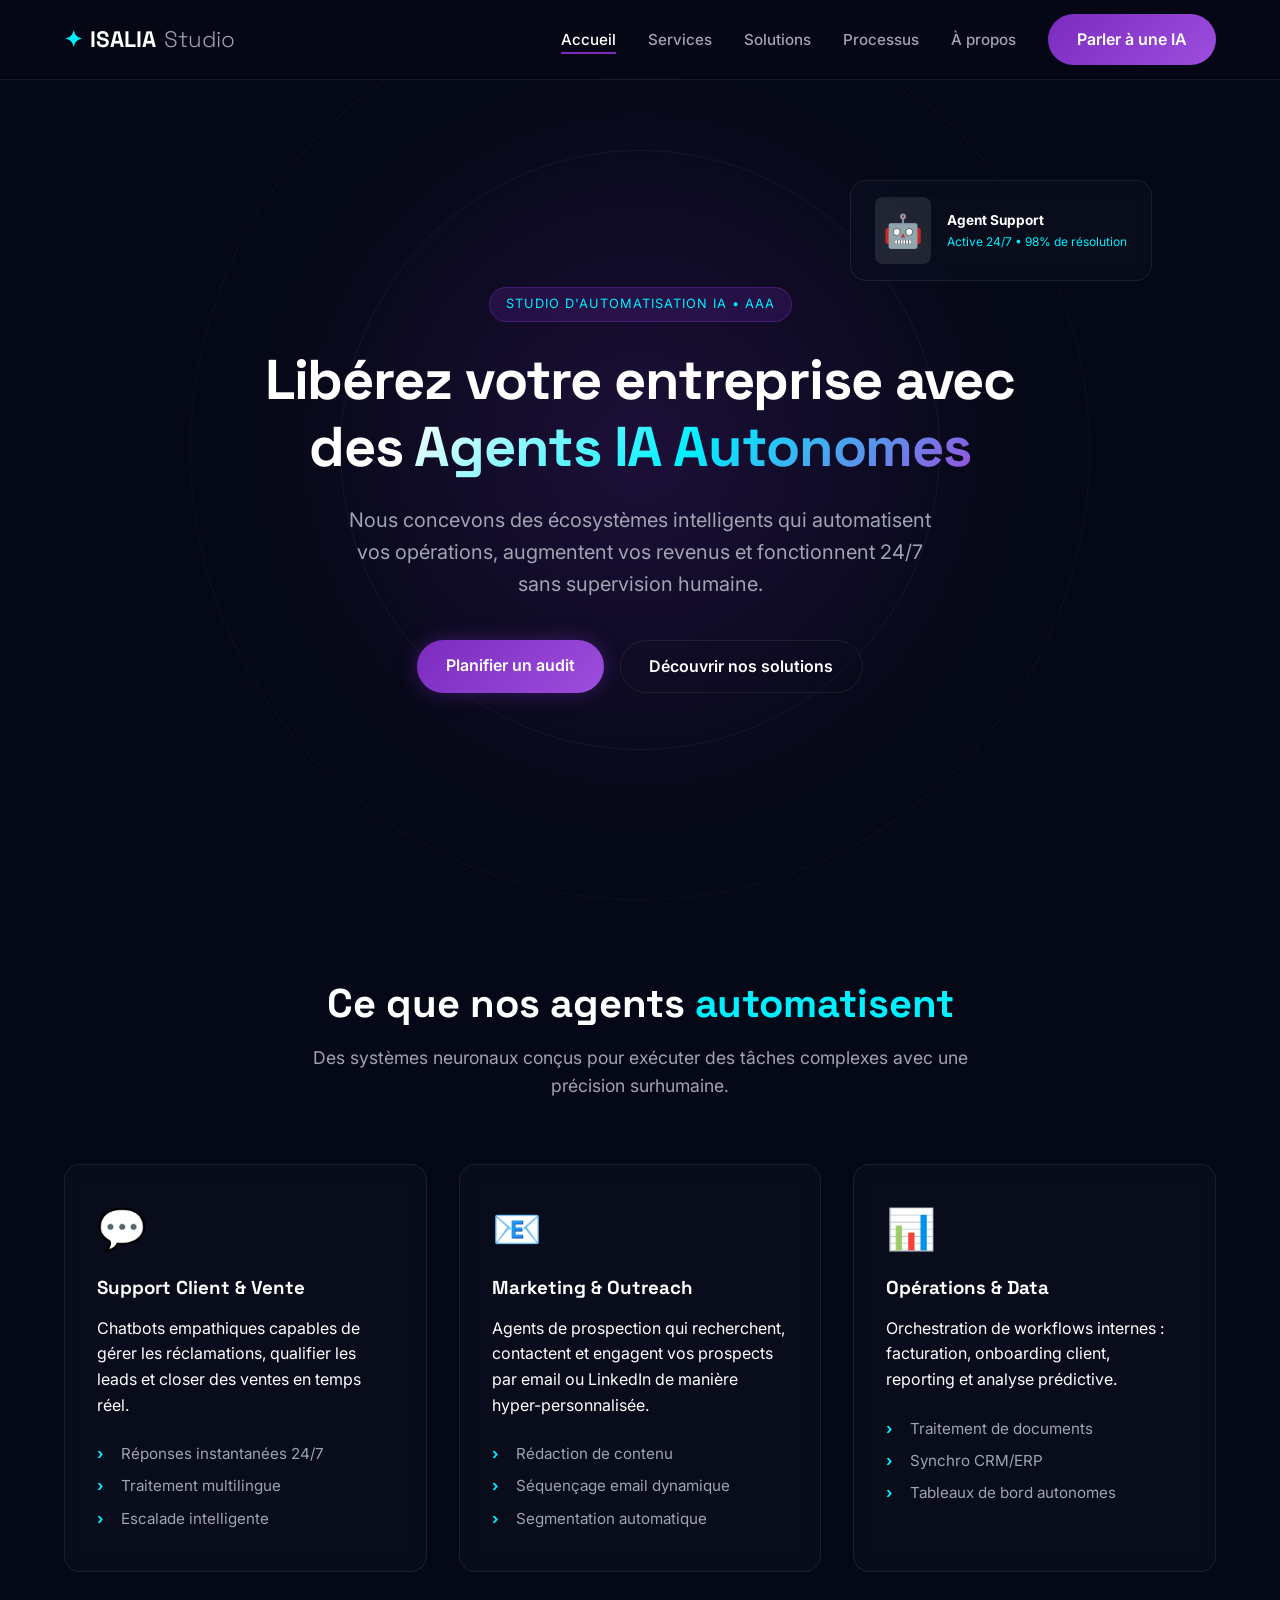
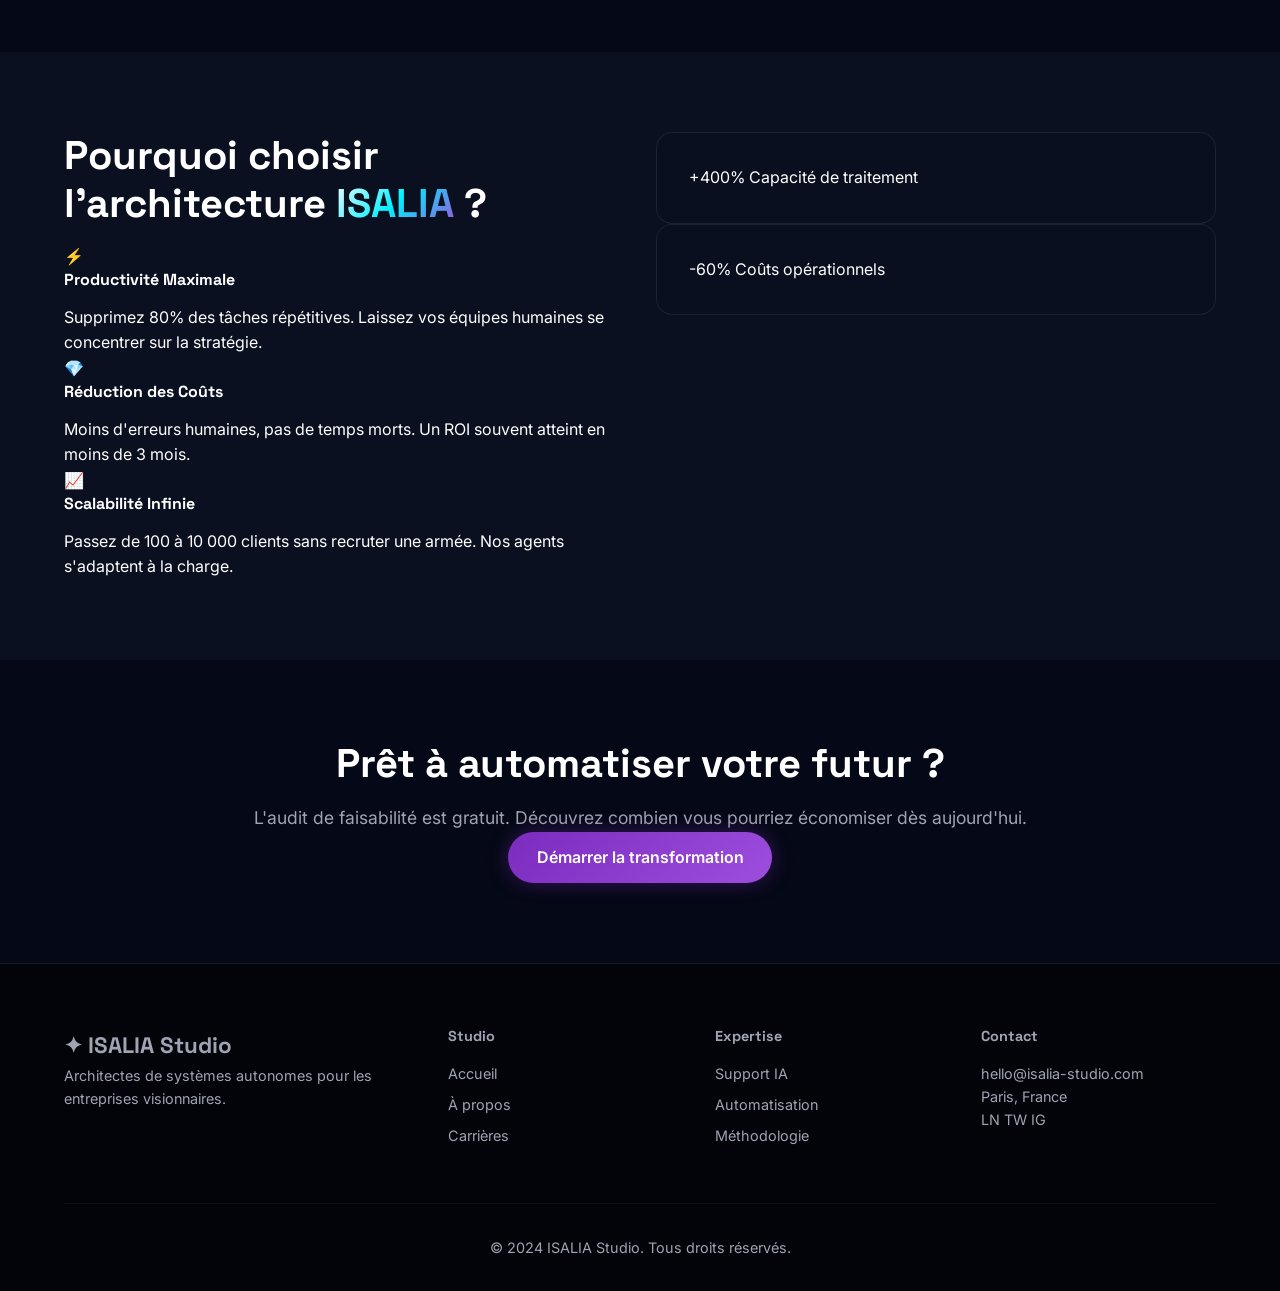
==== index.html @ 793d3b45 "Add files via upload" ====
<!DOCTYPE html>
<html lang="fr">
<head>
    <meta charset="UTF-8">
    <meta name="viewport" content="width=device-width, initial-scale=1.0">
    <title>ISALIA Studio | Agents d'Automatisation IA Premium</title>
    <meta name="description" content="Studio AAA de conception d'agents IA autonomes pour automatiser vos opérations, marketing et service client.">
    
    <!-- Google Fonts -->
    <link rel="preconnect" href="https://fonts.googleapis.com">
    <link rel="preconnect" href="https://fonts.gstatic.com" crossorigin>
    <link href="https://fonts.googleapis.com/css2?family=Inter:wght@300;400;500;600&family=Space+Grotesk:wght@300;400;600;700&display=swap" rel="stylesheet">
    
    <!-- Main Stylesheet -->
    <link rel="stylesheet" href="style.css">
</head>
<body>

    <!-- Navigation (Sticky & Glassmorphism) -->
    <header class="header">
        <div class="container header__container">
            <a href="index.html" class="logo">
                <span class="logo__icon">✦</span> ISALIA <span class="logo__highlight">Studio</span>
            </a>

            <!-- Checkbox Hack for CSS-only Mobile Menu -->
            <input type="checkbox" id="nav-toggle" class="nav-toggle">
            <label for="nav-toggle" class="nav-burger">
                <span></span>
                <span></span>
                <span></span>
            </label>

            <nav class="nav">
                <ul class="nav__list">
                    <li><a href="index.html" class="nav__link active">Accueil</a></li>
                    <li><a href="services.html" class="nav__link">Services</a></li>
                    <li><a href="solutions.html" class="nav__link">Solutions</a></li>
                    <li><a href="process.html" class="nav__link">Processus</a></li>
                    <li><a href="about.html" class="nav__link">À propos</a></li>
                    <li><a href="contact.html" class="nav__btn btn btn--primary">Parler à une IA</a></li>
                </ul>
            </nav>
        </div>
    </header>

    <main>
        <!-- Hero Section -->
        <section class="hero">
            <div class="hero__bg-glow"></div>
            <div class="container hero__content">
                <span class="badge-pill fade-in-up" style="animation-delay: 0.1s;">Studio d'Automatisation IA • AAA</span>
                <h1 class="hero__title fade-in-up" style="animation-delay: 0.3s;">
                    Libérez votre entreprise avec des <span class="text-gradient">Agents IA Autonomes</span>
                </h1>
                <p class="hero__subtitle fade-in-up" style="animation-delay: 0.5s;">
                    Nous concevons des écosystèmes intelligents qui automatisent vos opérations, augmentent vos revenus et fonctionnent 24/7 sans supervision humaine.
                </p>
                <div class="hero__actions fade-in-up" style="animation-delay: 0.7s;">
                    <a href="contact.html" class="btn btn--primary btn--glow">Planifier un audit</a>
                    <a href="services.html" class="btn btn--secondary">Découvrir nos solutions</a>
                </div>
            </div>
            <!-- Decorative Abstract Elements -->
            <div class="hero__visual">
                <div class="orbit orbit--1"></div>
                <div class="orbit orbit--2"></div>
                <div class="floating-card glass">
                    <div class="floating-card__icon">🤖</div>
                    <div class="floating-card__text">
                        <strong>Agent Support</strong>
                        <span>Active 24/7 • 98% de résolution</span>
                    </div>
                </div>
            </div>
        </section>

        <!-- Use Cases Section -->
        <section class="section">
            <div class="container">
                <div class="section-header">
                    <h2 class="section-title">Ce que nos agents <span class="text-highlight">automatisent</span></h2>
                    <p class="section-desc">Des systèmes neuronaux conçus pour exécuter des tâches complexes avec une précision surhumaine.</p>
                </div>
                
                <div class="grid grid--3">
                    <!-- Card 1 -->
                    <article class="card glass">
                        <div class="card__icon">💬</div>
                        <h3 class="card__title">Support Client & Vente</h3>
                        <p class="card__text">Chatbots empathiques capables de gérer les réclamations, qualifier les leads et closer des ventes en temps réel.</p>
                        <ul class="card__list">
                            <li>Réponses instantanées 24/7</li>
                            <li>Traitement multilingue</li>
                            <li>Escalade intelligente</li>
                        </ul>
                    </article>

                    <!-- Card 2 -->
                    <article class="card glass">
                        <div class="card__icon">📧</div>
                        <h3 class="card__title">Marketing & Outreach</h3>
                        <p class="card__text">Agents de prospection qui recherchent, contactent et engagent vos prospects par email ou LinkedIn de manière hyper-personnalisée.</p>
                        <ul class="card__list">
                            <li>Rédaction de contenu</li>
                            <li>Séquençage email dynamique</li>
                            <li>Segmentation automatique</li>
                        </ul>
                    </article>

                    <!-- Card 3 -->
                    <article class="card glass">
                        <div class="card__icon">📊</div>
                        <h3 class="card__title">Opérations & Data</h3>
                        <p class="card__text">Orchestration de workflows internes : facturation, onboarding client, reporting et analyse prédictive.</p>
                        <ul class="card__list">
                            <li>Traitement de documents</li>
                            <li>Synchro CRM/ERP</li>
                            <li>Tableaux de bord autonomes</li>
                        </ul>
                    </article>
                </div>
            </div>
        </section>

        <!-- Benefits Section -->
        <section class="section section--dark">
            <div class="container">
                <div class="grid grid--2 align-center">
                    <div class="content-block">
                        <h2 class="section-title">Pourquoi choisir <br>l'architecture <span class="text-gradient">ISALIA</span> ?</h2>
                        <div class="feature-list">
                            <div class="feature-item">
                                <div class="feature-icon">⚡</div>
                                <div>
                                    <h4>Productivité Maximale</h4>
                                    <p>Supprimez 80% des tâches répétitives. Laissez vos équipes humaines se concentrer sur la stratégie.</p>
                                </div>
                            </div>
                            <div class="feature-item">
                                <div class="feature-icon">💎</div>
                                <div>
                                    <h4>Réduction des Coûts</h4>
                                    <p>Moins d'erreurs humaines, pas de temps morts. Un ROI souvent atteint en moins de 3 mois.</p>
                                </div>
                            </div>
                            <div class="feature-item">
                                <div class="feature-icon">📈</div>
                                <div>
                                    <h4>Scalabilité Infinie</h4>
                                    <p>Passez de 100 à 10 000 clients sans recruter une armée. Nos agents s'adaptent à la charge.</p>
                                </div>
                            </div>
                        </div>
                    </div>
                    <div class="visual-block">
                        <div class="stat-card glass floating">
                            <span class="stat-number">+400%</span>
                            <span class="stat-label">Capacité de traitement</span>
                        </div>
                        <div class="stat-card glass floating delay-1">
                            <span class="stat-number">-60%</span>
                            <span class="stat-label">Coûts opérationnels</span>
                        </div>
                    </div>
                </div>
            </div>
        </section>

        <!-- CTA Section -->
        <section class="section section--cta">
            <div class="container text-center">
                <h2 class="section-title">Prêt à automatiser votre futur ?</h2>
                <p class="section-desc">L'audit de faisabilité est gratuit. Découvrez combien vous pourriez économiser dès aujourd'hui.</p>
                <a href="contact.html" class="btn btn--primary btn--lg btn--glow">Démarrer la transformation</a>
            </div>
        </section>
    </main>

    <footer class="footer">
        <div class="container">
            <div class="footer__grid">
                <div class="footer__col">
                    <a href="#" class="logo">✦ ISALIA Studio</a>
                    <p>Architectes de systèmes autonomes pour les entreprises visionnaires.</p>
                </div>
                <div class="footer__col">
                    <h4>Studio</h4>
                    <ul class="footer__links">
                        <li><a href="index.html">Accueil</a></li>
                        <li><a href="about.html">À propos</a></li>
                        <li><a href="contact.html">Carrières</a></li>
                    </ul>
                </div>
                <div class="footer__col">
                    <h4>Expertise</h4>
                    <ul class="footer__links">
                        <li><a href="services.html">Support IA</a></li>
                        <li><a href="services.html">Automatisation</a></li>
                        <li><a href="process.html">Méthodologie</a></li>
                    </ul>
                </div>
                <div class="footer__col">
                    <h4>Contact</h4>
                    <p>hello@isalia-studio.com</p>
                    <p>Paris, France</p>
                    <div class="socials">
                        <a href="#">LN</a>
                        <a href="#">TW</a>
                        <a href="#">IG</a>
                    </div>
                </div>
            </div>
            <div class="footer__bottom">
                <p>&copy; 2024 ISALIA Studio. Tous droits réservés.</p>
            </div>
        </div>
    </footer>

</body>
</html>
---- style.css ----
/* -------------------------------------------------------------------------- */
/* VARIABLES                                  */
/* -------------------------------------------------------------------------- */
:root {
    /* Palette ISALIA (Deep Tech Nebula) */
    --clr-bg: #050816;
    --clr-bg-alt: #0B1020;
    --clr-bg-glass: rgba(11, 16, 32, 0.6);
    
    --clr-primary: #7B2CBF; /* Violet Profond */
    --clr-primary-glow: #9D4EDD; /* Violet Néon */
    --clr-secondary: #00F0FF; /* Cyan Tech */
    
    --clr-text-main: #FFFFFF;
    --clr-text-muted: #A0A3B1;
    
    --border-glass: rgba(255, 255, 255, 0.08);
    
    /* Typography */
    --font-heading: 'Space Grotesk', sans-serif;
    --font-body: 'Inter', sans-serif;
    
    /* Spacing & Layout */
    --container-width: 1200px;
    --header-height: 80px;
    --radius-md: 16px;
    --radius-lg: 24px;
    
    /* Animations */
    --transition-fast: 0.3s ease;
    --transition-bounce: 0.5s cubic-bezier(0.175, 0.885, 0.32, 1.275);
}

/* -------------------------------------------------------------------------- */
/* RESET                                    */
/* -------------------------------------------------------------------------- */
*, *::before, *::after {
    box-sizing: border-box;
    margin: 0;
    padding: 0;
}

body {
    font-family: var(--font-body);
    background-color: var(--clr-bg);
    color: var(--clr-text-main);
    line-height: 1.6;
    overflow-x: hidden;
}

a { text-decoration: none; color: inherit; transition: var(--transition-fast); }
ul { list-style: none; }
img { max-width: 100%; display: block; }
input, select, textarea, button { font-family: inherit; }

/* -------------------------------------------------------------------------- */
/* TYPOGRAPHY                                 */
/* -------------------------------------------------------------------------- */
h1, h2, h3, h4 {
    font-family: var(--font-heading);
    font-weight: 700;
    line-height: 1.2;
    margin-bottom: 1rem;
}

.text-gradient {
    background: linear-gradient(135deg, #fff 0%, var(--clr-secondary) 50%, var(--clr-primary-glow) 100%);
    -webkit-background-clip: text;
    background-clip: text;
    color: transparent;
}

.text-highlight { color: var(--clr-secondary); }
.text-muted { color: var(--clr-text-muted); }
.text-center { text-align: center; }
.text-left { text-align: left; }
.text-sm { font-size: 0.9rem; color: var(--clr-text-muted); }

/* -------------------------------------------------------------------------- */
/* LAYOUT                                   */
/* -------------------------------------------------------------------------- */
.container {
    width: 90%;
    max-width: var(--container-width);
    margin: 0 auto;
}

.grid {
    display: grid;
    gap: 2rem;
}
.grid--2 { grid-template-columns: repeat(2, 1fr); }
.grid--3 { grid-template-columns: repeat(3, 1fr); }
.grid--4 { grid-template-columns: repeat(4, 1fr); }

.section { padding: 5rem 0; position: relative; }
.section--pt-lg { padding-top: 8rem; }
.section--dark { background-color: var(--clr-bg-alt); }
.section-header { text-align: center; margin-bottom: 4rem; max-width: 700px; margin-left: auto; margin-right: auto; }
.section-title { font-size: 2.5rem; margin-bottom: 1rem; }
.section-desc { color: var(--clr-text-muted); font-size: 1.1rem; }

.page-header {
    padding: 8rem 0 4rem;
    text-align: center;
    background: radial-gradient(circle at top center, rgba(123, 44, 191, 0.15) 0%, transparent 70%);
}
.page-title { font-size: 3.5rem; margin-bottom: 1rem; }
.page-subtitle { font-size: 1.25rem; color: var(--clr-text-muted); max-width: 600px; margin: 0 auto; }

/* -------------------------------------------------------------------------- */
/* COMPONENTS                                 */
/* -------------------------------------------------------------------------- */

/* Buttons */
.btn {
    display: inline-block;
    padding: 0.8rem 1.8rem;
    border-radius: 50px;
    font-weight: 600;
    cursor: pointer;
    border: none;
    font-size: 1rem;
    text-align: center;
}
.btn--primary {
    background: linear-gradient(135deg, var(--clr-primary) 0%, var(--clr-primary-glow) 100%);
    color: white;
}
.btn--secondary {
    background: transparent;
    border: 1px solid var(--border-glass);
    color: white;
}
.btn--secondary:hover { border-color: var(--clr-primary); background: rgba(255,255,255,0.05); }
.btn--glow { box-shadow: 0 0 20px rgba(123, 44, 191, 0.4); }
.btn--glow:hover { box-shadow: 0 0 30px rgba(123, 44, 191, 0.6); transform: translateY(-2px); }
.btn--full { width: 100%; }

/* Glass Cards */
.glass {
    background: var(--clr-bg-glass);
    backdrop-filter: blur(12px);
    -webkit-backdrop-filter: blur(12px);
    border: 1px solid var(--border-glass);
    border-radius: var(--radius-md);
    padding: 2rem;
    transition: var(--transition-fast);
}
.card:hover, .glass:hover {
    border-color: rgba(123, 44, 191, 0.5);
    transform: translateY(-5px);
    box-shadow: 0 10px 30px -10px rgba(0,0,0,0.5);
}
.card__icon { font-size: 2.5rem; margin-bottom: 1rem; }
.card__list { margin-top: 1.5rem; list-style: none; }
.card__list li {
    margin-bottom: 0.5rem;
    padding-left: 1.5rem;
    position: relative;
    color: var(--clr-text-muted);
    font-size: 0.95rem;
}
.card__list li::before {
    content: "›";
    position: absolute;
    left: 0;
    color: var(--clr-secondary);
    font-weight: bold;
}

/* Badge */
.badge-pill {
    display: inline-block;
    padding: 0.4rem 1rem;
    background: rgba(123, 44, 191, 0.2);
    border: 1px solid rgba(123, 44, 191, 0.4);
    border-radius: 50px;
    font-size: 0.8rem;
    color: var(--clr-secondary);
    margin-bottom: 1.5rem;
    text-transform: uppercase;
    letter-spacing: 1px;
}

/* -------------------------------------------------------------------------- */
/* HEADER                                   */
/* -------------------------------------------------------------------------- */
.header {
    position: fixed;
    top: 0;
    width: 100%;
    height: var(--header-height);
    z-index: 1000;
    background: rgba(5, 8, 22, 0.8);
    backdrop-filter: blur(15px);
    border-bottom: 1px solid var(--border-glass);
}
.header__container {
    height: 100%;
    display: flex;
    justify-content: space-between;
    align-items: center;
}
.logo {
    font-family: var(--font-heading);
    font-weight: 700;
    font-size: 1.4rem;
    display: flex;
    align-items: center;
    gap: 0.5rem;
}
.logo__icon { color: var(--clr-secondary); animation: spinSlow 10s linear infinite; }
.logo__highlight { color: var(--clr-text-muted); font-weight: 300; }

.nav__list { display: flex; align-items: center; gap: 2rem; }
.nav__link { font-size: 0.95rem; font-weight: 500; color: var(--clr-text-muted); position: relative; }
.nav__link:hover, .nav__link.active { color: white; }
.nav__link::after {
    content: '';
    position: absolute;
    bottom: -5px;
    left: 0;
    width: 0%;
    height: 2px;
    background: var(--clr-primary);
    transition: width 0.3s ease;
}
.nav__link:hover::after, .nav__link.active::after { width: 100%; }

/* Mobile Menu Hacks */
.nav-toggle { display: none; }
.nav-burger { display: none; cursor: pointer; }

/* -------------------------------------------------------------------------- */
/* HERO                                    */
/* -------------------------------------------------------------------------- */
.hero {
    min-height: 100vh;
    display: flex;
    align-items: center;
    position: relative;
    padding-top: var(--header-height);
    overflow: hidden;
}
.hero__bg-glow {
    position: absolute;
    top: 50%;
    left: 50%;
    transform: translate(-50%, -50%);
    width: 60vw;
    height: 60vw;
    background: radial-gradient(circle, rgba(123,44,191,0.2) 0%, rgba(5,8,22,0) 70%);
    z-index: -1;
    pointer-events: none;
}
.hero__content { max-width: 800px; text-align: center; z-index: 2; position: relative; }
.hero__title {
    font-size: 3.5rem; /* Desktop */
    margin-bottom: 1.5rem;
    letter-spacing: -0.02em;
}
.hero__subtitle {
    font-size: 1.25rem;
    color: var(--clr-text-muted);
    margin-bottom: 2.5rem;
    max-width: 600px;
    margin-left: auto;
    margin-right: auto;
}
.hero__actions { display: flex; gap: 1rem; justify-content: center; }

/* Decorative Orbits */
.orbit {
    position: absolute;
    border: 1px solid rgba(255,255,255,0.05);
    border-radius: 50%;
    top: 50%; left: 50%;
    transform: translate(-50%, -50%);
    z-index: 1;
}
.orbit--1 { width: 600px; height: 600px; }
.orbit--2 { width: 900px; height: 900px; border-style: dashed; }

.floating-card {
    position: absolute;
    top: 20%; right: 10%;
    display: flex;
    align-items: center;
    gap: 1rem;
    padding: 1rem 1.5rem;
    animation: float 6s ease-in-out infinite;
    z-index: 1;
}
.floating-card__icon { font-size: 2rem; background: rgba(255,255,255,0.1); padding: 0.5rem; border-radius: 8px; }
.floating-card__text { display: flex; flex-direction: column; font-size: 0.85rem; }
.floating-card__text span { color: var(--clr-secondary); font-size: 0.75rem; }

/* -------------------------------------------------------------------------- */
/* PAGE SPECIFIC                                */
/* -------------------------------------------------------------------------- */

/* Services Visuals */
.service-row { display: flex; align-items: center; gap: 4rem; margin-bottom: 2rem; }
.service-row.reverse { flex-direction: row-reverse; }
.service-content, .service-visual { flex: 1; }
.service-visual { height: 300px; display: flex; align-items: center; justify-content: center; position: relative; overflow: hidden; }
.visual-placeholder { font-family: var(--font-heading); color: var(--clr-primary-glow); border: 1px dashed var(--clr-primary); padding: 2rem; border-radius: 10px; }
.icon-box {
    width: 60px; height: 60px;
    background: linear-gradient(135deg, rgba(123,44,191,0.2), rgba(0,0,0,0));
    border-radius: 12px;
    display: flex; align-items: center; justify-content: center;
    font-size: 1.8rem;
    margin-bottom: 1.5rem;
    border: 1px solid rgba(123, 44, 191, 0.3);
}
.check-list { list-style: none; margin-top: 1.5rem; }
.check-list li { margin-bottom: 0.8rem; padding-left: 2rem; position: relative; }
.check-list li::before { content: "✓"; position: absolute; left: 0; color: var(--clr-secondary); }

/* Solutions Impact Box */
.impact-box { display: flex; gap: 2rem; margin-top: 2rem; padding-top: 2rem; border-top: 1px solid var(--border-glass); }
.impact-val { font-family: var(--font-heading); font-size: 2rem; font-weight: 700; color: var(--clr-secondary); display: block; }
.impact-lbl { font-size: 0.85rem; color: var(--clr-text-muted); }
.border-highlight { border-color: var(--clr-primary); }

/* Timeline */
.timeline { position: relative; max-width: 800px; margin: 0 auto; padding: 2rem 0; }
.timeline::before {
    content: ''; position: absolute; top: 0; bottom: 0; left: 50px;
    width: 2px; background: linear-gradient(to bottom, var(--clr-primary), transparent);
    z-index: 0;
}
.timeline-item { position: relative; margin-bottom: 3rem; padding-left: 100px; }
.timeline-marker {
    position: absolute; left: 25px; top: 0;
    width: 50px; height: 50px;
    background: var(--clr-bg);
    border: 2px solid var(--clr-primary);
    border-radius: 50%;
    display: flex; align-items: center; justify-content: center;
    font-weight: bold; z-index: 1;
    transform: translateX(-50%);
    box-shadow: 0 0 15px rgba(123,44,191,0.5);
}
.timeline-content h3 { color: var(--clr-secondary); margin-bottom: 0.5rem; }

/* Contact Form */
.contact-form-wrapper { padding: 3rem; }
.form-group { margin-bottom: 1.5rem; }
.form-row { display: flex; gap: 1rem; }
.form-row .form-group { flex: 1; }
label { display: block; margin-bottom: 0.5rem; font-size: 0.9rem; color: var(--clr-text-muted); }
input, select, textarea {
    width: 100%;
    padding: 0.8rem 1rem;
    background: rgba(255,255,255,0.03);
    border: 1px solid var(--border-glass);
    border-radius: 8px;
    color: white;
    transition: 0.3s;
}
input:focus, select:focus, textarea:focus {
    outline: none;
    border-color: var(--clr-primary);
    box-shadow: 0 0 10px rgba(123,44,191,0.2);
}

/* -------------------------------------------------------------------------- */
/* FOOTER                                     */
/* -------------------------------------------------------------------------- */
.footer {
    background: #02040a;
    padding: 4rem 0 2rem;
    border-top: 1px solid var(--border-glass);
    font-size: 0.9rem;
    color: var(--clr-text-muted);
}
.footer__grid { display: grid; grid-template-columns: 1.5fr 1fr 1fr 1fr; gap: 2rem; margin-bottom: 3rem; }
.footer__links li { margin-bottom: 0.5rem; }
.footer__links a:hover { color: var(--clr-secondary); }
.footer__bottom { text-align: center; padding-top: 2rem; border-top: 1px solid rgba(255,255,255,0.05); }

/* -------------------------------------------------------------------------- */
/* ANIMATIONS                                  */
/* -------------------------------------------------------------------------- */
@keyframes spinSlow { 0% { transform: rotate(0deg); } 100% { transform: rotate(360deg); } }
@keyframes float { 0% { transform: translateY(0px); } 50% { transform: translateY(-15px); } 100% { transform: translateY(0px); } }
@keyframes fadeUp { from { opacity: 0; transform: translateY(30px); } to { opacity: 1; transform: translateY(0); } }

.fade-in-up { opacity: 0; animation: fadeUp 0.8s ease-out forwards; }
.delay-1 { animation-delay: 0.2s; }

/* -------------------------------------------------------------------------- */
/* RESPONSIVE                                  */
/* -------------------------------------------------------------------------- */
@media (max-width: 992px) {
    .hero__title { font-size: 2.8rem; }
    .grid--3, .grid--4 { grid-template-columns: repeat(2, 1fr); }
    .timeline::before { left: 25px; }
    .timeline-item { padding-left: 70px; }
    .timeline-marker { left: 25px; width: 40px; height: 40px; font-size: 0.9rem; }
    .contact-info { margin-bottom: 2rem; }
}

@media (max-width: 768px) {
    .header__container { position: relative; }
    .nav-toggle { display: none; } /* Checkbox hidden */
    
    /* Burger Icon */
    .nav-burger {
        display: block;
        width: 30px; height: 20px;
        position: relative;
        z-index: 1002;
    }
    .nav-burger span {
        display: block; width: 100%; height: 2px;
        background: white; margin-bottom: 6px;
        transition: 0.3s;
    }
    
    /* Mobile Drawer */
    .nav {
        position: fixed;
        top: 0; right: 0;
        width: 80%; height: 100vh;
        background: var(--clr-bg-alt);
        padding-top: 100px;
        transform: translateX(100%);
        transition: transform 0.4s cubic-bezier(0.4, 0, 0.2, 1);
        z-index: 1001;
        box-shadow: -10px 0 30px rgba(0,0,0,0.5);
    }
    .nav__list { flex-direction: column; align-items: flex-start; padding-left: 2rem; }
    .nav__link { font-size: 1.2rem; }
    
    /* Open State via Checkbox Hack */
    #nav-toggle:checked ~ .nav { transform: translateX(0); }
    #nav-toggle:checked ~ .nav-burger span:nth-child(1) { transform: rotate(45deg) translate(5px, 6px); }
    #nav-toggle:checked ~ .nav-burger span:nth-child(2) { opacity: 0; }
    #nav-toggle:checked ~ .nav-burger span:nth-child(3) { transform: rotate(-45deg) translate(5px, -6px); }

    .hero { flex-direction: column; justify-content: center; text-align: center; padding-top: 120px; }
    .hero__title { font-size: 2.2rem; }
    .grid--2, .grid--3, .grid--4 { grid-template-columns: 1fr; }
    .service-row, .service-row.reverse { flex-direction: column; gap: 2rem; }
    .footer__grid { grid-template-columns: 1fr; text-align: center; }
    .form-row { flex-direction: column; }
    .floating-card { display: none; } /* Hide heavy visuals on mobile */
}
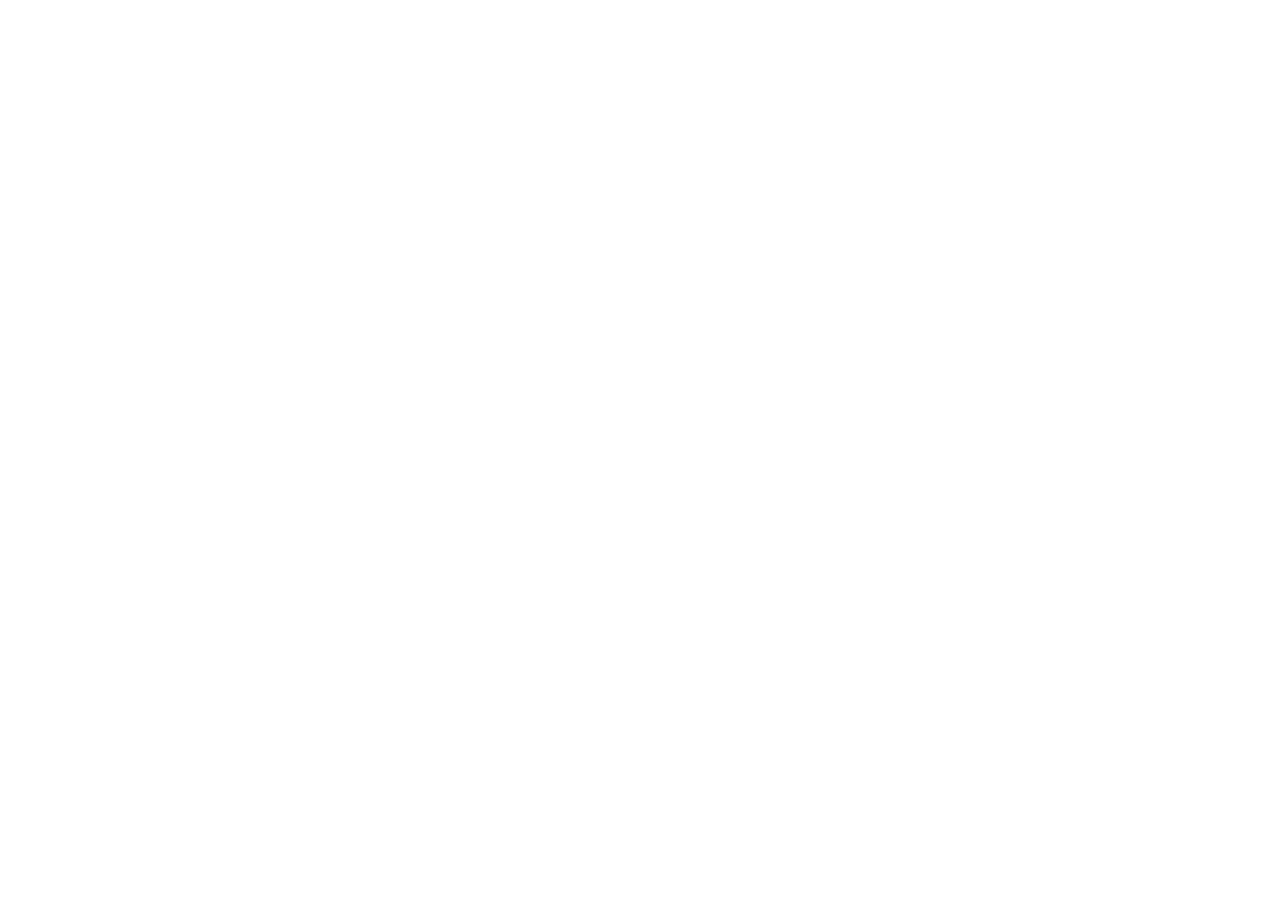
==== commit a01fe80f: "Add files via upload" ====
--- a/index.html
+++ b/index.html
@@ -1,221 +1,13 @@
-<!DOCTYPE html>
-<html lang="fr">
-<head>
-    <meta charset="UTF-8">
-    <meta name="viewport" content="width=device-width, initial-scale=1.0">
-    <title>ISALIA Studio | Agents d'Automatisation IA Premium</title>
-    <meta name="description" content="Studio AAA de conception d'agents IA autonomes pour automatiser vos opérations, marketing et service client.">
-    
-    <!-- Google Fonts -->
-    <link rel="preconnect" href="https://fonts.googleapis.com">
-    <link rel="preconnect" href="https://fonts.gstatic.com" crossorigin>
-    <link href="https://fonts.googleapis.com/css2?family=Inter:wght@300;400;500;600&family=Space+Grotesk:wght@300;400;600;700&display=swap" rel="stylesheet">
-    
-    <!-- Main Stylesheet -->
-    <link rel="stylesheet" href="style.css">
-</head>
-<body>
+<!doctype html>
+<html lang="en">
+  <head>
+    <meta charset="UTF-8" />
+    <meta name="viewport" content="width=device-width, initial-scale=1.0" />
+    <title>My Google AI Studio App</title>
+  </head>
+  <body>
+    <div id="root"></div>
+    <script type="module" src="/src/main.tsx"></script>
+  </body>
+</html>
 
-    <!-- Navigation (Sticky & Glassmorphism) -->
-    <header class="header">
-        <div class="container header__container">
-            <a href="index.html" class="logo">
-                <span class="logo__icon">✦</span> ISALIA <span class="logo__highlight">Studio</span>
-            </a>
-
-            <!-- Checkbox Hack for CSS-only Mobile Menu -->
-            <input type="checkbox" id="nav-toggle" class="nav-toggle">
-            <label for="nav-toggle" class="nav-burger">
-                <span></span>
-                <span></span>
-                <span></span>
-            </label>
-
-            <nav class="nav">
-                <ul class="nav__list">
-                    <li><a href="index.html" class="nav__link active">Accueil</a></li>
-                    <li><a href="services.html" class="nav__link">Services</a></li>
-                    <li><a href="solutions.html" class="nav__link">Solutions</a></li>
-                    <li><a href="process.html" class="nav__link">Processus</a></li>
-                    <li><a href="about.html" class="nav__link">À propos</a></li>
-                    <li><a href="contact.html" class="nav__btn btn btn--primary">Parler à une IA</a></li>
-                </ul>
-            </nav>
-        </div>
-    </header>
-
-    <main>
-        <!-- Hero Section -->
-        <section class="hero">
-            <div class="hero__bg-glow"></div>
-            <div class="container hero__content">
-                <span class="badge-pill fade-in-up" style="animation-delay: 0.1s;">Studio d'Automatisation IA • AAA</span>
-                <h1 class="hero__title fade-in-up" style="animation-delay: 0.3s;">
-                    Libérez votre entreprise avec des <span class="text-gradient">Agents IA Autonomes</span>
-                </h1>
-                <p class="hero__subtitle fade-in-up" style="animation-delay: 0.5s;">
-                    Nous concevons des écosystèmes intelligents qui automatisent vos opérations, augmentent vos revenus et fonctionnent 24/7 sans supervision humaine.
-                </p>
-                <div class="hero__actions fade-in-up" style="animation-delay: 0.7s;">
-                    <a href="contact.html" class="btn btn--primary btn--glow">Planifier un audit</a>
-                    <a href="services.html" class="btn btn--secondary">Découvrir nos solutions</a>
-                </div>
-            </div>
-            <!-- Decorative Abstract Elements -->
-            <div class="hero__visual">
-                <div class="orbit orbit--1"></div>
-                <div class="orbit orbit--2"></div>
-                <div class="floating-card glass">
-                    <div class="floating-card__icon">🤖</div>
-                    <div class="floating-card__text">
-                        <strong>Agent Support</strong>
-                        <span>Active 24/7 • 98% de résolution</span>
-                    </div>
-                </div>
-            </div>
-        </section>
-
-        <!-- Use Cases Section -->
-        <section class="section">
-            <div class="container">
-                <div class="section-header">
-                    <h2 class="section-title">Ce que nos agents <span class="text-highlight">automatisent</span></h2>
-                    <p class="section-desc">Des systèmes neuronaux conçus pour exécuter des tâches complexes avec une précision surhumaine.</p>
-                </div>
-                
-                <div class="grid grid--3">
-                    <!-- Card 1 -->
-                    <article class="card glass">
-                        <div class="card__icon">💬</div>
-                        <h3 class="card__title">Support Client & Vente</h3>
-                        <p class="card__text">Chatbots empathiques capables de gérer les réclamations, qualifier les leads et closer des ventes en temps réel.</p>
-                        <ul class="card__list">
-                            <li>Réponses instantanées 24/7</li>
-                            <li>Traitement multilingue</li>
-                            <li>Escalade intelligente</li>
-                        </ul>
-                    </article>
-
-                    <!-- Card 2 -->
-                    <article class="card glass">
-                        <div class="card__icon">📧</div>
-                        <h3 class="card__title">Marketing & Outreach</h3>
-                        <p class="card__text">Agents de prospection qui recherchent, contactent et engagent vos prospects par email ou LinkedIn de manière hyper-personnalisée.</p>
-                        <ul class="card__list">
-                            <li>Rédaction de contenu</li>
-                            <li>Séquençage email dynamique</li>
-                            <li>Segmentation automatique</li>
-                        </ul>
-                    </article>
-
-                    <!-- Card 3 -->
-                    <article class="card glass">
-                        <div class="card__icon">📊</div>
-                        <h3 class="card__title">Opérations & Data</h3>
-                        <p class="card__text">Orchestration de workflows internes : facturation, onboarding client, reporting et analyse prédictive.</p>
-                        <ul class="card__list">
-                            <li>Traitement de documents</li>
-                            <li>Synchro CRM/ERP</li>
-                            <li>Tableaux de bord autonomes</li>
-                        </ul>
-                    </article>
-                </div>
-            </div>
-        </section>
-
-        <!-- Benefits Section -->
-        <section class="section section--dark">
-            <div class="container">
-                <div class="grid grid--2 align-center">
-                    <div class="content-block">
-                        <h2 class="section-title">Pourquoi choisir <br>l'architecture <span class="text-gradient">ISALIA</span> ?</h2>
-                        <div class="feature-list">
-                            <div class="feature-item">
-                                <div class="feature-icon">⚡</div>
-                                <div>
-                                    <h4>Productivité Maximale</h4>
-                                    <p>Supprimez 80% des tâches répétitives. Laissez vos équipes humaines se concentrer sur la stratégie.</p>
-                                </div>
-                            </div>
-                            <div class="feature-item">
-                                <div class="feature-icon">💎</div>
-                                <div>
-                                    <h4>Réduction des Coûts</h4>
-                                    <p>Moins d'erreurs humaines, pas de temps morts. Un ROI souvent atteint en moins de 3 mois.</p>
-                                </div>
-                            </div>
-                            <div class="feature-item">
-                                <div class="feature-icon">📈</div>
-                                <div>
-                                    <h4>Scalabilité Infinie</h4>
-                                    <p>Passez de 100 à 10 000 clients sans recruter une armée. Nos agents s'adaptent à la charge.</p>
-                                </div>
-                            </div>
-                        </div>
-                    </div>
-                    <div class="visual-block">
-                        <div class="stat-card glass floating">
-                            <span class="stat-number">+400%</span>
-                            <span class="stat-label">Capacité de traitement</span>
-                        </div>
-                        <div class="stat-card glass floating delay-1">
-                            <span class="stat-number">-60%</span>
-                            <span class="stat-label">Coûts opérationnels</span>
-                        </div>
-                    </div>
-                </div>
-            </div>
-        </section>
-
-        <!-- CTA Section -->
-        <section class="section section--cta">
-            <div class="container text-center">
-                <h2 class="section-title">Prêt à automatiser votre futur ?</h2>
-                <p class="section-desc">L'audit de faisabilité est gratuit. Découvrez combien vous pourriez économiser dès aujourd'hui.</p>
-                <a href="contact.html" class="btn btn--primary btn--lg btn--glow">Démarrer la transformation</a>
-            </div>
-        </section>
-    </main>
-
-    <footer class="footer">
-        <div class="container">
-            <div class="footer__grid">
-                <div class="footer__col">
-                    <a href="#" class="logo">✦ ISALIA Studio</a>
-                    <p>Architectes de systèmes autonomes pour les entreprises visionnaires.</p>
-                </div>
-                <div class="footer__col">
-                    <h4>Studio</h4>
-                    <ul class="footer__links">
-                        <li><a href="index.html">Accueil</a></li>
-                        <li><a href="about.html">À propos</a></li>
-                        <li><a href="contact.html">Carrières</a></li>
-                    </ul>
-                </div>
-                <div class="footer__col">
-                    <h4>Expertise</h4>
-                    <ul class="footer__links">
-                        <li><a href="services.html">Support IA</a></li>
-                        <li><a href="services.html">Automatisation</a></li>
-                        <li><a href="process.html">Méthodologie</a></li>
-                    </ul>
-                </div>
-                <div class="footer__col">
-                    <h4>Contact</h4>
-                    <p>hello@isalia-studio.com</p>
-                    <p>Paris, France</p>
-                    <div class="socials">
-                        <a href="#">LN</a>
-                        <a href="#">TW</a>
-                        <a href="#">IG</a>
-                    </div>
-                </div>
-            </div>
-            <div class="footer__bottom">
-                <p>&copy; 2024 ISALIA Studio. Tous droits réservés.</p>
-            </div>
-        </div>
-    </footer>
-
-</body>
-</html>
